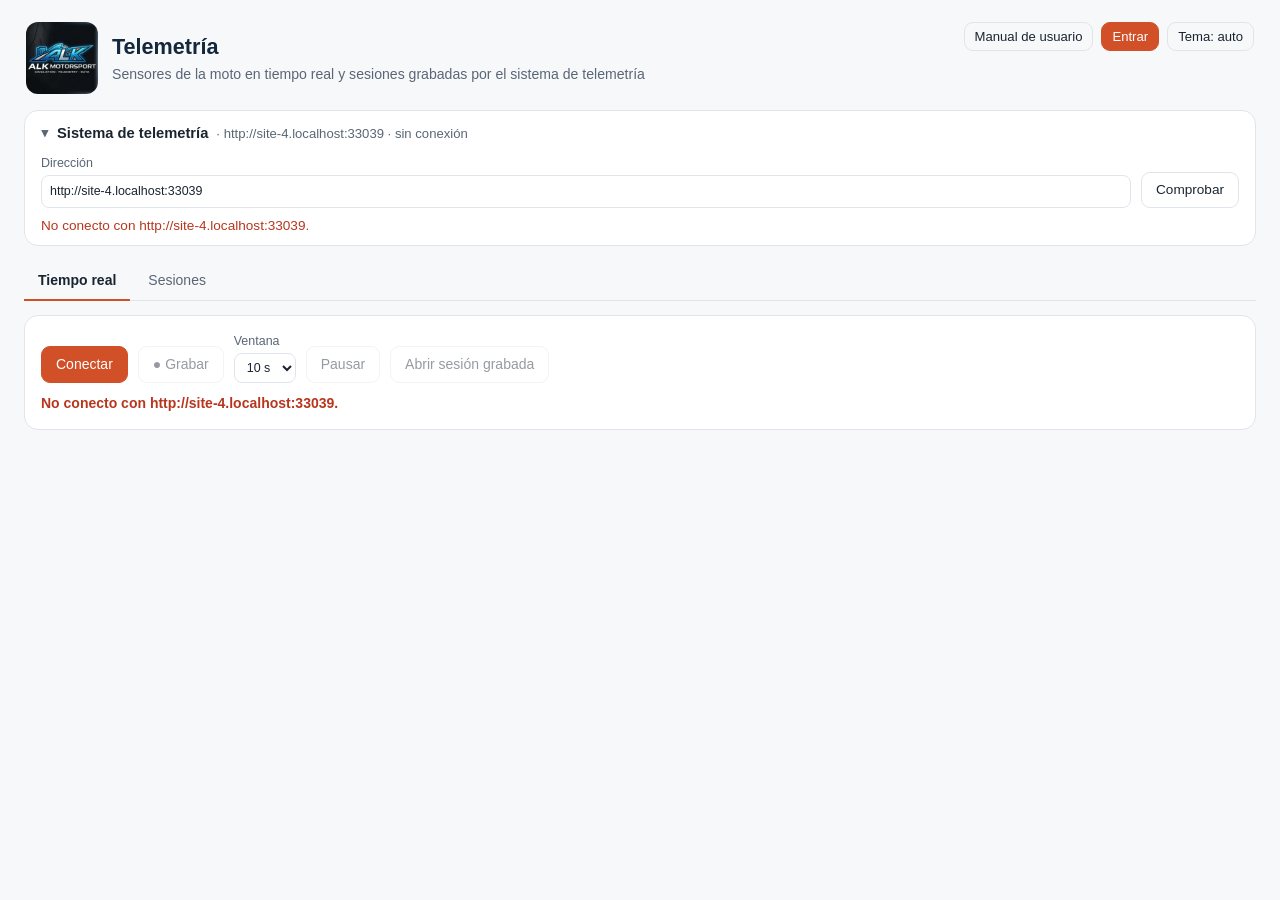
==== telemetry-poc/web/index.html @ 3eb08164 "feat(web): Configuración card holding the config tabs Sensores, Pantalla y luces, Moto and Parametro" ====
<!DOCTYPE html>
<html lang="es">
<head>
<meta charset="UTF-8">
<meta name="viewport" content="width=device-width, initial-scale=1, viewport-fit=cover">
<title>Telemetría</title>
<link rel="icon" href="logo.jpg" type="image/jpeg">
<link rel="apple-touch-icon" href="icon-192.png">
<link rel="manifest" href="manifest.webmanifest">
<meta name="theme-color" content="#14283c">
<meta name="apple-mobile-web-app-capable" content="yes">
<meta name="mobile-web-app-capable" content="yes">
<meta name="apple-mobile-web-app-title" content="Telemetría">
<link rel="stylesheet" href="style.css?v=20261026i">
</head>
<body>

<header class="top">
  <div class="brand">
    <img src="logo.jpg" alt="ALK Motorsport" width="72" height="72">
    <div>
    <h1>Telemetría</h1>
    <p>Sensores de la moto en tiempo real y sesiones grabadas por el sistema de telemetría</p>
    </div>
  </div>
  <div class="top-actions">
    <span id="cuenta-sum" class="muted"></span>
    <a class="btn small" href="https://motorsport.amorgante.es/telemetry-poc/docs/manual-usuario.pdf" target="_blank" rel="noopener">Manual de usuario</a>
    <button id="cuenta-btn" class="small">Entrar</button>
    <button id="theme" class="ghost small">Tema: auto</button>
  </div>
</header>

<section id="login" class="card" hidden>
  <h2>Entrar</h2>
  <form id="login-form" class="bar form">
    <label class="field">Usuario
      <input id="login-user" type="text" autocomplete="username" autocapitalize="none" spellcheck="false" required>
    </label>
    <label class="field">Contraseña
      <input id="login-pass" type="password" autocomplete="current-password" required>
    </label>
    <label class="check"><input id="login-keep" type="checkbox" checked> Recordar en este dispositivo</label>
    <button id="login-go" type="submit">Entrar</button>
  </form>
  <p id="login-msg" class="msg" hidden></p>
  <p class="hint">¿Primera vez? Antes necesitas un link de invitación del administrador:
    lo explica el <a href="https://motorsport.amorgante.es/telemetry-poc/docs/manual-usuario.pdf" target="_blank" rel="noopener">manual de usuario</a>.</p>
</section>

<section id="alta" class="card" hidden>
  <h2>Activar tu cuenta</h2>
  <p id="alta-txt"></p>
  <div id="alta-ir" class="bar" hidden>
    <label class="field grow">Dirección del sistema de telemetría en su wifi
      <input id="alta-dir" type="text" inputmode="url" placeholder="https://192.168.1.50:8081" autocomplete="off">
    </label>
    <button id="alta-abrir" type="button">Conectar</button>
  </div>
  <form id="alta-form" class="bar form" hidden>
    <input id="alta-user" type="text" autocomplete="username" hidden>
    <label class="field">Contraseña
      <input id="alta-pass" type="password" autocomplete="new-password" required>
    </label>
    <label class="field">Repítela
      <input id="alta-pass2" type="password" autocomplete="new-password" required>
    </label>
    <button id="alta-go" type="submit">Guardar contraseña</button>
  </form>
  <p id="alta-msg" class="msg" hidden></p>
</section>

<section id="raspis" class="card" hidden>
  <div class="sub-head">
    <h2>Tus sistemas de telemetría</h2>
    <button id="raspis-refresh" class="ghost small">Actualizar</button>
  </div>
  <ul id="raspis-list" class="raspis"></ul>
  <p class="hint">«En vivo» funciona desde cualquier sitio si el sistema está encendido y con internet
    (en el circuito, compartiendo datos desde el móvil).</p>
</section>

<details id="conn-box" class="card conn fold">
  <summary><b>Sistema de telemetría</b> <span id="conn-sum" class="muted"></span></summary>
  <div class="bar">
    <label class="field grow">Dirección
      <input id="server" type="text" inputmode="url" placeholder="https://192.168.1.50:8081" autocomplete="off">
    </label>
    <button id="check" class="ghost">Comprobar</button>
  </div>
  <p id="conn-status" class="status" hidden></p>
</details>

<nav class="tabs" role="tablist">
  <button role="tab" data-tab="live" aria-selected="true">Tiempo real</button>
  <button role="tab" data-tab="file" aria-selected="false">Sesiones</button>
</nav>

<section id="pane-live" class="card">
  <div class="bar">
    <button id="connect">Conectar</button>
    <button id="rec" class="ghost" disabled>● Grabar</button>
    <label class="field">Ventana
      <select id="win">
        <option value="5">5 s</option>
        <option value="10" selected>10 s</option>
        <option value="30">30 s</option>
        <option value="60">60 s</option>
      </select>
    </label>
    <button id="pause" class="ghost" disabled>Pausar</button>
    <button id="open-full" class="ghost" disabled>Abrir sesión grabada</button>
  </div>
  <p id="live-status" class="status">Desconectado</p>

</section>

<section id="pane-file" class="card" hidden>
  <p id="file-msg" class="msg" hidden></p>
  <div id="nube" hidden>
    <div class="sub-head">
      <h3 id="nube-tit">Sesiones en la nube</h3>
      <button id="nube-refresh" class="ghost small">Actualizar</button>
    </div>
    <ul id="nube-list" class="files"></ul>
    <p id="nube-msg" class="msg muted" hidden></p>
  </div>
  <div id="pi-files" hidden>
    <div class="sub-head">
      <h3>Sesiones guardadas en el sistema</h3>
      <button id="pi-refresh" class="ghost small">Actualizar</button>
    </div>
    <ul id="pi-list" class="files"></ul>
  </div>
  <p id="file-vacio" class="hint" hidden>Elige una sesión de la lista para verla aquí debajo.</p>
  <details id="otras" class="fold" open>
    <summary>Abrir CSV del ordenador o la sesión de ejemplo</summary>
    <label id="drop" class="drop">
      <input type="file" id="file" accept=".csv,.txt,.json" multiple hidden>
      <b>Arrastra aquí los CSV de una sesión</b>
      <span>o pulsa para elegirlos. Añade también su <code>sesion.json</code> (o el <code>.meta.txt</code> de los CSV antiguos).</span>
    </label>
    <div class="actions">
      <button id="demo" class="ghost small">Cargar sesión de ejemplo</button>
    </div>
  </details>
</section>

<section id="view" hidden>
  <section id="config" class="card cfg-card" aria-labelledby="config-tit">
    <h2 id="config-tit">Configuración</h2>
    <!-- pestanas plegables: todas cerradas al empezar; pulsar otra vez la cierra -->
    <div class="cfg-tabs" role="tablist" aria-label="Configuración">
      <button type="button" data-cfg="sensores" class="solo-vivo" aria-expanded="false">Sensores <span id="panel-sum" class="muted"></span></button>
      <button type="button" data-cfg="luces" class="solo-vivo" aria-expanded="false">Pantalla y luces</button>
      <button type="button" data-cfg="moto" aria-expanded="false">Moto</button>
      <button type="button" data-cfg="params" aria-expanded="false">Parámetros de la sesión</button>
    </div>
    <div id="cfg-sensores" class="cfg-panel" hidden>
      <div class="sub-head">
        <span class="muted">El tick arranca o para el módulo en el sistema (y lo recuerda en <code>telemetria.json</code>).
          <b>auto</b> = arranca solo si se detecta conectado. Lo que no está activo ni se ejecuta ni se graba.</span>
        <div class="bar">
          <button id="detect" class="ghost small">Autodetectar</button>
          <button id="all-auto" class="ghost small" title="Quita lo forzado a mano y deja que decida la autodetección">Todo automático</button>
        </div>
      </div>
      <ul id="mods" class="mods"></ul>
    </div>
    <div id="cfg-luces" class="cfg-panel" hidden><div id="luces-cfg" class="luces-cfg"></div></div>
    <div id="cfg-moto" class="cfg-panel" hidden><div id="moto-cfg"></div></div>
    <div id="cfg-params" class="cfg-panel" hidden><div id="meta-list"></div></div>
  </section>
  <div class="view-head">
    <div>
      <h2 id="view-title"></h2>
      <p id="view-sub"></p>
    </div>
    <details id="settings" class="menu">
      <summary>⚙ Ajustes</summary>
      <div class="menu-body">
        <p class="muted">Orden y bloques visibles, opciones de cada sensor, ventana y tema.
          Arrastra un bloque por <b>⠿</b> para moverlo; se recuerda en este navegador.</p>
        <div class="bar">
          <button id="set-save-pi" class="small">Guardar en el sistema</button>
          <button id="set-load-pi" class="ghost small">Cargar del sistema</button>
        </div>
        <div class="bar">
          <button id="set-export" class="ghost small">Exportar archivo</button>
          <label class="ghost small btn">Importar archivo<input id="set-import" type="file" accept=".json" hidden></label>
          <button id="set-reset" class="ghost small">Orden por defecto</button>
        </div>
        <p id="set-msg" class="msg" hidden></p>
      </div>
    </details>
  </div>
  <div id="chips" class="chips" aria-label="Sensores visibles"></div>
  <div class="range-bar">
    <div class="range-top">
      <span id="range-label"></span>
      <button id="reset-zoom" class="ghost small" hidden>Ver todo</button>
      <button id="analizar" class="small">Analizar trazas</button>
    </div>
    <div id="nav" class="nav" hidden>
      <button id="nav-izq" class="ghost small" aria-label="Retroceder">◀</button>
      <div id="nav-pista" class="nav-pista" title="Arrastra para moverte por la sesión">
        <div id="nav-ventana" class="nav-ventana"></div>
      </div>
      <button id="nav-der" class="ghost small" aria-label="Avanzar">▶</button>
    </div>
  </div>
  <section id="analisis" class="analisis" hidden aria-live="polite">
    <div class="analisis-head">
      <h3>Análisis <small id="analisis-tramo"></small></h3>
      <button id="analisis-otra" class="small" hidden>Analizar el tramo visible</button>
      <button id="analisis-cerrar" class="ghost small">Cerrar</button>
    </div>
    <p class="muted">Lo que se ve en la sesión explicado con la teoría de la
      <a href="https://motorsport.amorgante.es/" target="_blank" rel="noopener">formación</a>
      (mismas fórmulas y valores de referencia). <b>Ver</b> lleva al momento en las gráficas.</p>
    <div id="analisis-lista"></div>
  </section>
  <div id="blocks"></div>
  <p class="hint">
    Todas las gráficas comparten el eje de tiempo: el cursor marca el mismo instante en
    todos los sensores. Arrastra en horizontal para ampliar un tramo (las cifras y los
    histogramas se recalculan con lo visible); doble clic o «Ver todo» para volver.
  </p>
</section>

<script src="plot.js?v=20261026i"></script>
<script src="sensors.js?v=20261026i"></script>
<script src="analisis.js?v=20261026i"></script>
<script src="luces.js?v=20261026i"></script>
<script src="moto.js?v=20261026i"></script>
<script src="app.js?v=20261026i"></script>
<script src="config.js?v=20261026i"></script>
<script src="cripto.js?v=20261026i"></script>
<script src="repo.js?v=20261026i"></script>
<script src="cuenta.js?v=20261026i"></script>
<script>
  // app instalable (PWA); solo en https: la web de la Pi (http) no lo necesita
  if ('serviceWorker' in navigator && window.isSecureContext) navigator.serviceWorker.register('sw.js').catch(() => {});
</script>
</body>
</html>
---- telemetry-poc/web/style.css ----
:root {
  --navy: #14283c; --steel: #466e96; --accent: #d25028;
  --bg: #f7f8fa; --card: #ffffff; --text: #1a2430; --sub: #5a6676; --border: #e1e5ea;
  --heading: var(--navy);
  --chart-grid: #eceef2; --chart-axis: #a3adb9; --chart-select: rgba(70, 110, 150, .14);
  --series-1: #2a78d6; --series-2: #eb6834; --series-3: #1baf7a; --series-7: #4a3aa7;
  --status-warning: #c98500; --status-ok: #1f7a43; --status-err: #b8361e;
  color-scheme: light;
  padding-top: env(safe-area-inset-top, 0px);
  padding-bottom: env(safe-area-inset-bottom, 0px);
}
@media (prefers-color-scheme: dark) {
  :root:not([data-theme="light"]) {
    --bg: #11161d; --card: #1a212b; --text: #e9edf2; --sub: #9aa7b5; --border: #2b3542;
    --heading: #cfe0f5;
    --chart-grid: #252e3a; --chart-axis: #5d6a79; --chart-select: rgba(150, 180, 220, .16);
    --series-1: #3987e5; --series-2: #d95926; --series-3: #199e70; --series-7: #9085e9;
    --status-warning: #e0a020; --status-ok: #6fcf97; --status-err: #f08a72;
    color-scheme: dark;
  }
}
:root[data-theme="dark"] {
  --bg: #11161d; --card: #1a212b; --text: #e9edf2; --sub: #9aa7b5; --border: #2b3542;
  --heading: #cfe0f5;
  --chart-grid: #252e3a; --chart-axis: #5d6a79; --chart-select: rgba(150, 180, 220, .16);
  --series-1: #3987e5; --series-2: #d95926; --series-3: #199e70; --series-7: #9085e9;
  --status-warning: #e0a020; --status-ok: #6fcf97; --status-err: #f08a72;
  color-scheme: dark;
}

* { box-sizing: border-box; }
[hidden] { display: none !important; }   /* que no lo anule un display de clase (.bar...) */
body {
  margin: 0; padding: 16px 24px;
  background: var(--bg); color: var(--text);
  font: 14px/1.45 -apple-system, BlinkMacSystemFont, "Segoe UI", Roboto, Helvetica, Arial, sans-serif;
}
code { font: 0.85em ui-monospace, Menlo, Consolas, monospace; background: var(--bg); border: 1px solid var(--border); border-radius: 5px; padding: 1px 5px; }
h1, h2, h3 { color: var(--heading); margin: 0; }
h1 { font-size: 1.35rem; }
h2 { font-size: 1.1rem; }
h3 { font-size: 0.95rem; }

.top { display: flex; justify-content: space-between; align-items: flex-start; gap: 12px; padding: 6px 2px 16px; }
.brand { display: flex; align-items: center; gap: 14px; }
.brand img { flex: none; width: 72px; height: 72px; border-radius: 12px; display: block; }
.top p, #view-sub { margin: 2px 0 0; color: var(--sub); font-size: 0.88rem; }

button {
  font: inherit; cursor: pointer; border-radius: 9px; padding: 7px 14px;
  border: 1px solid var(--accent); background: var(--accent); color: #fff;
}
button:disabled { opacity: .45; cursor: default; }
button.ghost { background: transparent; color: var(--text); border-color: var(--border); }
button.ghost:hover:not(:disabled) { border-color: var(--steel); }
button.small { padding: 4px 10px; font-size: 0.82rem; }
button.link { background: none; border: 0; padding: 0; color: var(--steel); text-decoration: underline; text-align: left; }
input, select {
  font: inherit; color: var(--text); background: var(--card);
  border: 1px solid var(--border); border-radius: 8px; padding: 6px 8px; max-width: 100%;
}

.tabs { display: flex; gap: 4px; border-bottom: 1px solid var(--border); margin-bottom: 14px; }
.tabs button {
  background: none; color: var(--sub); border: 0; border-bottom: 2px solid transparent;
  border-radius: 0; padding: 8px 14px; margin-bottom: -1px;
}
.tabs button[aria-selected="true"] { color: var(--text); border-bottom-color: var(--accent); font-weight: 600; }

.card { background: var(--card); border: 1px solid var(--border); border-radius: 14px; padding: 16px; margin-bottom: 16px; }

.drop {
  display: flex; flex-direction: column; align-items: center; gap: 4px; text-align: center;
  border: 2px dashed var(--border); border-radius: 12px; padding: 26px 16px; cursor: pointer; color: var(--sub);
}
.drop b { color: var(--text); font-size: 1rem; }
.drop:hover, .drop.over { border-color: var(--steel); background: var(--bg); }
.actions { margin-top: 10px; }
.msg { margin: 10px 0 0; }
.msg.err, .status.err { color: var(--status-err); }
.status { margin: 10px 0 0; font-weight: 600; color: var(--sub); }
.status.ok { color: var(--status-ok); }
.status a { color: inherit; }
.conn { padding: 12px 16px; }

.conn .status { margin-top: 8px; font-weight: 500; }
.hint { color: var(--sub); font-size: 0.82rem; margin: 10px 0 0; }

.sub-head { display: flex; justify-content: space-between; align-items: center; margin: 18px 0 8px; }
.files { list-style: none; margin: 0; padding: 0; max-height: 240px; overflow-y: auto; }
.files li { display: flex; flex-wrap: wrap; justify-content: space-between; gap: 4px 12px; padding: 6px 0; border-top: 1px solid var(--border); }
.files span, .muted { color: var(--sub); font-size: 0.82rem; }
.files li > span { margin-left: auto; }
.files li { align-items: center; }
button.borrar { color: var(--status-err); padding: 2px 8px; }
/* sesiones de la nube: nombre, datos, descripcion y botones */
.files li.ses { flex-wrap: nowrap; align-items: flex-start; }
.ses-txt { display: flex; flex-direction: column; gap: 1px; min-width: 0; flex: 1; }
.files .ses-txt > span { margin-left: 0; }
.ses-nota { margin: 2px 0 0; font-size: 0.82rem; white-space: pre-wrap; overflow-wrap: anywhere; }
.ses-acc { display: flex; gap: 6px; flex: none; }
.ses-editar { display: grid; gap: 8px; width: 100%; padding: 4px 0; }
.ses-editar input, .ses-editar textarea { width: 100%; font: inherit; color: var(--text); background: var(--card); border: 1px solid var(--border); border-radius: 8px; padding: 6px 8px; }
#nube .files { max-height: 420px; }
button.borrar:hover:not(:disabled) { border-color: var(--status-err); }

.bar { display: flex; flex-wrap: wrap; gap: 10px; align-items: flex-end; }
.field { display: flex; flex-direction: column; gap: 3px; font-size: 0.78rem; color: var(--sub); }
.field.grow { flex: 1 1 220px; }

.view-head { display: flex; flex-wrap: wrap; justify-content: space-between; align-items: flex-end; gap: 12px; margin-bottom: 10px; }
#view-title { word-break: break-all; }
details { margin-bottom: 10px; font-size: 0.85rem; }
summary { cursor: pointer; color: var(--sub); }
dl { display: grid; grid-template-columns: max-content 1fr; gap: 2px 14px; margin: 8px 0 0; }
dt { color: var(--sub); }
dd { margin: 0; font-variant-numeric: tabular-nums; }

.range-bar { position: sticky; top: 0; z-index: 5; background: var(--bg); padding: 6px 0 8px; margin: 0 0 6px; font-weight: 600; font-size: 0.88rem; }
.range-top { display: flex; align-items: center; gap: 10px; }
#analizar { margin-left: auto; }

/* Analizar trazas */
.analisis { background: var(--card); border: 1px solid var(--border); border-radius: 14px; padding: 12px; margin: 0 0 16px; }
.analisis-head { display: flex; align-items: center; gap: 8px; flex-wrap: wrap; }
.analisis-head h3 { margin: 0; margin-right: auto; font-size: 1rem; }
.analisis-head h3 small { font-weight: 400; color: var(--sub); font-size: 0.82rem; }
.analisis > p.muted { margin: 6px 0 4px; }
.analisis a { color: var(--steel); }
.analisis h4 { margin: 14px 0 6px; font-size: 0.78rem; text-transform: uppercase; letter-spacing: .04em; color: var(--sub); }
.hallazgo { border: 1px solid var(--border); border-left: 4px solid var(--series-1); border-radius: 10px; padding: 8px 10px; margin: 0 0 8px; background: var(--bg); }
.hallazgo.aviso { border-left-color: var(--status-warning); }
.hallazgo.ok { border-left-color: var(--status-ok); }
.hallazgo b { display: block; font-size: 0.9rem; }
.hallazgo.aviso b::before { content: "⚠ "; color: var(--status-warning); }
.hallazgo p { margin: 4px 0 0; font-size: 0.84rem; line-height: 1.45; }
.hallazgo .acciones { display: flex; gap: 8px; margin-top: 6px; align-items: center; }
.hallazgo .acciones a { font-size: 0.8rem; }

/* navegar por el tiempo con un tramo ampliado: la pista es toda la sesion */
.nav { display: flex; align-items: center; gap: 8px; margin-top: 6px; }
.nav-pista { position: relative; flex: 1; height: 32px; border: 2px solid var(--accent); border-radius: 9px;
  background: color-mix(in srgb, var(--accent) 12%, var(--card)); touch-action: none; cursor: pointer; }
/* la ventana visible: naranja solido con rayas de agarre, que se vea */
.nav-ventana { position: absolute; top: 2px; bottom: 2px; min-width: 22px; border-radius: 6px; cursor: grab;
  background: var(--accent); box-shadow: 0 1px 4px rgba(0, 0, 0, .3);
  background-image: repeating-linear-gradient(90deg, transparent 0 3px, rgba(255, 255, 255, .85) 3px 5px);
  background-size: 14px 12px; background-position: center; background-repeat: no-repeat; }
.nav-pista:active .nav-ventana { cursor: grabbing; }
.nav button { border-color: var(--accent); color: var(--accent); font-weight: 700; }

.tiles { display: grid; grid-template-columns: repeat(auto-fill, minmax(125px, 1fr)); gap: 8px; margin-bottom: 12px; }
.tile { background: var(--card); border: 1px solid var(--border); border-radius: 10px; padding: 7px 10px; }
.tile span { display: block; font-size: 0.76rem; color: var(--sub); }
.tile b { display: block; font-size: 1.2rem; font-variant-numeric: tabular-nums; margin: 2px 0; }
.tile b small { font-size: 0.75rem; font-weight: 400; color: var(--sub); }
.tile em { font-style: normal; font-size: 0.74rem; color: var(--sub); }
.tile.now { border-color: var(--series-1); }
.tile.warn { border-color: var(--status-warning); }
.tile.warn span::before { content: "⚠ "; color: var(--status-warning); }

.charts { display: grid; gap: 12px; margin-bottom: 12px; }
.charts.hist { grid-template-columns: repeat(auto-fit, minmax(260px, 1fr)); }
.chart { margin: 0; background: var(--card); border: 1px solid var(--border); border-radius: 12px; padding: 10px 10px 6px; min-width: 0; }
.chart figcaption { display: flex; flex-wrap: wrap; align-items: baseline; gap: 2px 10px; padding: 0 4px 6px; min-height: 1.5em; }
.chart-title { font-weight: 600; font-size: 0.9rem; }
.chart-unit, .chart-note { font-weight: 400; color: var(--sub); font-size: 0.78rem; }
.chart-readout { margin-left: auto; font-variant-numeric: tabular-nums; font-size: 0.8rem; color: var(--text); }
.chart-wrap { position: relative; width: 100%; }
.chart-wrap canvas { position: absolute; inset: 0; display: block; }
.chart-over { cursor: crosshair; touch-action: pan-y; }

/* panel de modulos */
.mods { list-style: none; margin: 0; padding: 0; display: grid; grid-template-columns: repeat(auto-fill, minmax(min(100%, 460px), 1fr)); column-gap: 28px; }
.mods-group { grid-column: 1 / -1; font-size: 0.75rem; text-transform: uppercase; letter-spacing: .04em; color: var(--sub); padding: 10px 0 4px; }
.mod { display: flex; flex-wrap: wrap; align-items: center; justify-content: space-between; gap: 6px 12px; padding: 8px 0; border-top: 1px solid var(--border); }
.mod-main { display: flex; align-items: flex-start; gap: 10px; flex: 1 1 320px; min-width: 0; cursor: pointer; }
.mod-main input { margin: 3px 0 0; width: 18px; height: 18px; flex: none; accent-color: var(--accent); }
.mod-txt { display: flex; flex-wrap: wrap; align-items: baseline; gap: 0 8px; min-width: 0; }
.mod-txt small { color: var(--sub); font-size: 0.76rem; }
.mod-txt em { flex-basis: 100%; font-style: normal; font-size: 0.82rem; color: var(--sub); font-variant-numeric: tabular-nums; }
.mod.ok .mod-txt em { color: var(--status-ok); }
.mod.warn .mod-txt em, .mod.cal .mod-txt em { color: var(--status-warning); }
.mod.err .mod-txt em { color: var(--status-err); }
.mod-side { display: flex; flex-wrap: wrap; align-items: center; gap: 6px; }
.mod-acts { display: flex; flex-wrap: wrap; gap: 6px; }
button.mode:disabled { opacity: .7; }
.dot { --c: var(--chart-axis); flex: none; width: 10px; height: 10px; margin-top: 7px; border-radius: 50%; background: var(--c); }
.dot.ok { --c: var(--status-ok); }
.dot.warn, .dot.cal { --c: var(--status-warning); }
.dot.err { --c: var(--status-err); }
.dot.idle { --c: var(--series-1); }
.dot.manual { background: transparent; border: 2px solid var(--chart-axis); }
button.danger { background: var(--status-err); border-color: var(--status-err); color: #fff; }

/* salidas del cuadro replicadas en la web */
.outputs { display: grid; grid-template-columns: repeat(auto-fit, minmax(280px, 1fr)); gap: 10px; margin-top: 14px; }
.out { border: 1px solid var(--border); border-radius: 12px; padding: 10px 12px; }
.out h4 { margin: 0 0 8px; font-size: 0.85rem; color: var(--heading); }
.out .big { margin: 0; font-size: 1.05rem; font-variant-numeric: tabular-nums; }
.out p { margin: 6px 0 0; }
.out img.oled { display: block; width: 384px; max-width: 100%; aspect-ratio: 2; image-rendering: pixelated; background: #000; border-radius: 6px; border: 6px solid #000; box-shadow: 0 0 0 1px var(--border); }
.strip { display: flex; gap: 5px; flex-wrap: wrap; }
.strip i { --c: var(--border); width: 18px; height: 18px; border-radius: 50%; background: var(--c); }
.strip i.verde { --c: var(--status-ok); box-shadow: 0 0 8px var(--c); }
.strip i.ambar { --c: var(--status-warning); box-shadow: 0 0 8px var(--c); }
.strip i.rojo { --c: var(--status-err); box-shadow: 0 0 8px var(--c); }
.strip i.azul { --c: var(--series-1); box-shadow: 0 0 8px var(--c); }
.strip i.morado, .led-sw.morado { --c: #a64dff; box-shadow: 0 0 8px var(--c); }
.strip i.blanco, .led-sw.blanco { --c: #f2f2f2; box-shadow: 0 0 8px #bbb; }

/* Luces y alertas */
.led-sw { --c: var(--border); display: inline-block; flex: none; width: 14px; height: 14px; border-radius: 50%; background: var(--c); border: 1px solid var(--border); }
.led-sw.verde { --c: var(--status-ok); }
.led-sw.ambar { --c: var(--status-warning); }
.led-sw.rojo { --c: var(--status-err); }
.led-sw.azul { --c: var(--series-1); }
.sel-color { display: inline-flex; align-items: center; gap: 6px; }
.luces-cfg { padding: 0; }
.luces-head { display: flex; flex-wrap: wrap; align-items: center; gap: 8px; justify-content: space-between; }
.luces-head h3 { margin: 0; font-size: 1rem; }
.luces-cfg > p.muted { margin: 8px 0; font-size: 0.82rem; }
.luces-lista { display: grid; gap: 10px; }
.luces-item { border: 1px solid var(--border); border-radius: 10px; padding: 10px; background: var(--bg); display: grid; gap: 8px; }
.luces-item-head { display: flex; flex-wrap: wrap; align-items: center; gap: 8px; justify-content: space-between; font-weight: 600; font-size: 0.9rem; }
.luces-item-head input.nombre { flex: 1 1 180px; font-weight: 600; }
.luces-item .bar { display: flex; flex-wrap: wrap; gap: 8px; align-items: flex-end; }
.nivel { display: flex; flex-wrap: wrap; gap: 8px; align-items: flex-end; padding-top: 6px; border-top: 1px dashed var(--border); }
.nivel-tit { flex-basis: 100%; font-size: 0.78rem; color: var(--sub); }
.nivel-acc { display: flex; gap: 6px; }
.field input.num, input.num { width: 6.5em; }
.luces-lista .hint { margin: 0; }
.nivel .cuando { color: var(--text); font-size: 0.88rem; padding: 6px 0; }

/* vista: un bloque por sensor */
.chips { display: flex; flex-wrap: wrap; gap: 6px; margin-bottom: 10px; }
.chip { display: inline-flex; align-items: center; gap: 4px; font-size: 0.8rem; border: 1px solid var(--border); border-radius: 999px; padding: 3px 10px 3px 6px; cursor: pointer; background: var(--card); }
.chip input { accent-color: var(--accent); margin: 0; }
/* columnas de 500 px como minimo; app.js pone column-count = bloques visibles,
   asi pocos sensores ocupan todo el ancho */
#blocks { column-width: 500px; column-gap: 16px; }
.block { break-inside: avoid; display: block; width: 100%; margin: 0 0 16px; background: var(--card); border: 1px solid var(--border); border-radius: 14px; padding: 12px; min-width: 0; }
.block .chart { border: 0; padding: 4px 0 0; }
.block .tile { background: var(--bg); }
.block-head { display: flex; flex-wrap: wrap; justify-content: space-between; align-items: flex-end; gap: 8px 12px; margin-bottom: 10px; }
.block-head p { margin: 2px 0 0; font-size: 0.8rem; }
#meta-list h4 { margin: 10px 0 0; font-size: 0.82rem; color: var(--heading); }

/* cajas plegables (Raspberry, sensores) */
details.fold > summary { cursor: pointer; list-style: none; display: flex; align-items: baseline; gap: 8px; color: var(--text); font-size: 0.92rem; padding: 2px 0; }
details.fold > summary::-webkit-details-marker { display: none; }
details.fold > summary::before { content: "▸"; color: var(--sub); transition: transform .15s; display: inline-block; }
details.fold[open] > summary::before { transform: rotate(90deg); }
details.fold > summary .muted { font-size: 0.82rem; }
details.fold[open] > summary { margin-bottom: 8px; }
#panel { margin: 14px 0 0; border-top: 1px solid var(--border); padding-top: 10px; }
#panel .sub-head { margin: 0 0 4px; }
.card.conn { padding: 10px 16px; }

/* mover bloques */
.block-title { display: flex; align-items: center; gap: 8px; flex-wrap: wrap; }
.block-title p { flex-basis: 100%; }
.grip { background: none; border: 1px solid transparent; color: var(--sub); padding: 0 6px; font-size: 1.1rem; line-height: 1.4; cursor: grab; touch-action: none; border-radius: 6px; }
.grip:hover { border-color: var(--border); color: var(--text); }
.block.dragging { outline: 2px dashed var(--accent); outline-offset: 2px; opacity: .85; }
body.dragging-block, body.dragging-block * { cursor: grabbing !important; user-select: none; }

/* menu de ajustes */
.menu { position: relative; margin: 0; }
.menu > summary { list-style: none; cursor: pointer; border: 1px solid var(--border); border-radius: 9px; padding: 4px 10px; font-size: 0.82rem; }
.menu > summary::-webkit-details-marker { display: none; }
.menu-body { position: absolute; right: 0; top: calc(100% + 6px); z-index: 10; width: min(360px, calc(100vw - 32px)); background: var(--card); border: 1px solid var(--border); border-radius: 12px; padding: 12px; box-shadow: 0 8px 24px rgba(0,0,0,.15); display: grid; gap: 10px; }
.menu-body p { margin: 0; font-size: 0.8rem; }
a.btn { display: inline-flex; align-items: center; border-radius: 9px; border: 1px solid var(--border); padding: 4px 10px; font-size: 0.82rem; color: var(--text); text-decoration: none; }
a.btn:hover { border-color: var(--steel); }
.hint a { color: var(--steel); }
label.btn { display: inline-flex; align-items: center; cursor: pointer; border-radius: 9px; border: 1px solid var(--border); padding: 4px 10px; font-size: 0.82rem; color: var(--text); }
label.btn:hover { border-color: var(--steel); }

/* cuenta: entrar, activar */
.top-actions { display: flex; flex-wrap: wrap; justify-content: flex-end; align-items: center; gap: 8px; }
#login h2, #alta h2 { margin-bottom: 10px; }
#alta p { margin: 0 0 10px; }
.form .field input { min-width: 200px; }
.check { display: inline-flex; align-items: center; gap: 6px; font-size: 0.82rem; color: var(--sub); padding-bottom: 7px; }
.check input { accent-color: var(--accent); }
.msg a { color: var(--steel); }

/* sesiones: listas arriba, CSV del ordenador al final */
#pane-file .sub-head { margin-top: 0; }
#pane-file > div + div, #pane-file > details { margin-top: 16px; }
#pane-file #file-msg { margin: 0 0 12px; }
#otras { margin-bottom: 0; }

/* tus raspis */
.raspis { list-style: none; margin: 0; padding: 0; }
.raspi { display: flex; flex-wrap: wrap; justify-content: space-between; align-items: center; gap: 6px 12px; padding: 8px 0; border-top: 1px solid var(--border); }
.raspi .ok { color: var(--status-ok); font-size: 0.82rem; }

/* portal de admin */
.top > a { font-size: 0.85rem; }
.card h2 + p.muted { margin: 4px 0 12px; }
.card > .sub-head:first-child { margin-top: 0; }
.admin-list { max-height: none; }
.admin-list li { align-items: center; }
.link-out { display: flex; gap: 8px; margin-top: 12px; }
.link-out input { flex: 1; min-width: 0; font: 0.8rem ui-monospace, Menlo, Consolas, monospace; }

@media (max-width: 520px) {
  .top { flex-wrap: wrap; }
  .form .field { flex: 1 1 100%; }
  .form .field input { min-width: 0; width: 100%; }
  body { padding: 12px; }
  .tile b { font-size: 1.15rem; }
}

/* Pestanas plegables de ajustes (Sensores, Pantalla y luces, Moto, Parametros) */
.cfg-tabs { display: flex; flex-wrap: wrap; gap: 6px; margin: 10px 0 0; }
.cfg-tabs button { background: none; color: var(--sub); border: 1px solid var(--border); border-radius: 999px; padding: 4px 12px; font-size: 0.84rem; font-weight: 500; }
.cfg-tabs button::after { content: " ▾"; font-size: 0.75em; }
.cfg-tabs button[aria-expanded="true"] { color: var(--text); border-color: var(--accent); background: var(--card); }
.cfg-tabs button[aria-expanded="true"]::after { content: " ▴"; }
.cfg-panel { margin: 8px 0 4px; padding: 12px; border: 1px solid var(--border); border-radius: 12px; background: var(--card); }
.cfg-panel .sub-head { display: flex; flex-wrap: wrap; gap: 8px; justify-content: space-between; align-items: center; margin-bottom: 8px; }
.cfg-panel .sub-head .muted { flex: 1 1 320px; font-size: 0.8rem; }
#cfg-params h4 { margin: 10px 0 4px; font-size: 0.85rem; }
#cfg-params h4:first-child { margin-top: 0; }
/* pantalla y luces como bloques de la vista en vivo */
.tiles:empty { display: none; }
.out-body img.oled { display: block; width: 384px; max-width: 100%; aspect-ratio: 2; image-rendering: pixelated; background: #000; border-radius: 6px; border: 6px solid #000; box-shadow: 0 0 0 1px var(--border); }
.out-body .strip i { width: 26px; height: 26px; }
.out-body p { margin: 8px 0 0; font-size: 0.82rem; }

/* Ficha de la moto: rejilla compacta, varios campos por fila */
.moto-form { display: grid; gap: 10px; margin-top: 8px; }
.moto-grupo { margin: 0; padding: 6px 10px 10px; border: 1px solid var(--border); border-radius: 10px; display: grid; grid-template-columns: repeat(auto-fill, minmax(min(100%, 170px), 1fr)); gap: 8px 12px; align-items: start; }
.moto-grupo legend { padding: 0 4px; font-weight: 600; font-size: 0.85rem; color: var(--heading); }
.moto-grupo .field.grow { grid-column: 1 / -1; }
.moto-grupo .field input, .moto-grupo .field select { width: 100%; box-sizing: border-box; }
.moto-grupo small.ayuda { font-size: 0.7rem; line-height: 1.3; }
.moto-form textarea { width: 100%; box-sizing: border-box; background: var(--bg); color: var(--text); border: 1px solid var(--border); border-radius: 8px; padding: 6px 8px; font: inherit; resize: vertical; }
.moto-valor { color: var(--text); font-size: 0.92rem; }
.moto-der { margin: 10px 0; padding-left: 18px; font-size: 0.85rem; }
#cfg-moto > div > .bar { display: flex; flex-wrap: wrap; align-items: center; gap: 10px; }
.resumen-rejilla { display: grid; grid-template-columns: repeat(3, minmax(0, 1fr)); gap: 8px; padding: 10px; border-radius: 10px; background: #000; }
.resumen-celda { color: #bbb; }
.resumen-celda select { width: 100%; }
@media (max-width: 520px) { .resumen-rejilla { grid-template-columns: repeat(2, minmax(0, 1fr)); } }
/* Caja «Configuracion»: titulo y pestanas en una fila; lo abierto, debajo */
.cfg-card { display: flex; flex-wrap: wrap; align-items: center; gap: 8px 14px; padding: 12px 16px; }
.cfg-card h2 { margin: 0; font-size: 1rem; }
.cfg-card .cfg-tabs { margin: 0; }
.cfg-card .cfg-panel { flex-basis: 100%; margin: 4px 0 0; background: var(--bg); }
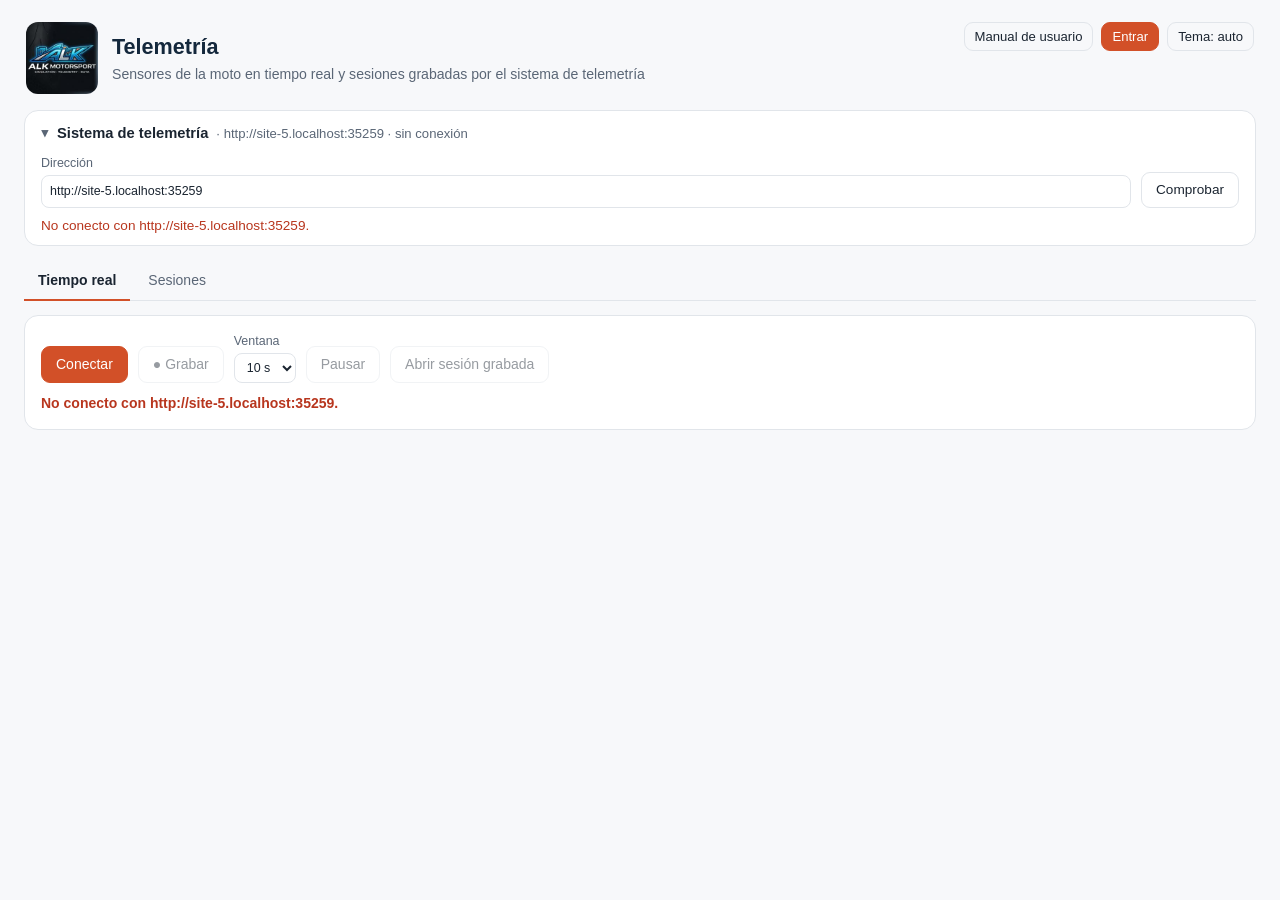
==== commit 4da0749c: "feat(web): fullscreen mode in the live view Button next to Ajustes: keeps only the header and the se" ====
--- a/telemetry-poc/web/index.html
+++ b/telemetry-poc/web/index.html
@@ -11,7 +11,7 @@
 <meta name="apple-mobile-web-app-capable" content="yes">
 <meta name="mobile-web-app-capable" content="yes">
 <meta name="apple-mobile-web-app-title" content="Telemetría">
-<link rel="stylesheet" href="style.css?v=20261026i">
+<link rel="stylesheet" href="style.css?v=20261026j">
 </head>
 <body>
 
@@ -176,6 +176,8 @@
       <h2 id="view-title"></h2>
       <p id="view-sub"></p>
     </div>
+    <div class="view-acc">
+    <button id="completa" type="button" class="ghost small" hidden title="Solo los sensores, a toda la pantalla">⛶ Pantalla completa</button>
     <details id="settings" class="menu">
       <summary>⚙ Ajustes</summary>
       <div class="menu-body">
@@ -193,6 +195,7 @@
         <p id="set-msg" class="msg" hidden></p>
       </div>
     </details>
+    </div>
   </div>
   <div id="chips" class="chips" aria-label="Sensores visibles"></div>
   <div class="range-bar">
@@ -228,16 +231,16 @@
   </p>
 </section>
 
-<script src="plot.js?v=20261026i"></script>
-<script src="sensors.js?v=20261026i"></script>
-<script src="analisis.js?v=20261026i"></script>
-<script src="luces.js?v=20261026i"></script>
-<script src="moto.js?v=20261026i"></script>
-<script src="app.js?v=20261026i"></script>
-<script src="config.js?v=20261026i"></script>
-<script src="cripto.js?v=20261026i"></script>
-<script src="repo.js?v=20261026i"></script>
-<script src="cuenta.js?v=20261026i"></script>
+<script src="plot.js?v=20261026j"></script>
+<script src="sensors.js?v=20261026j"></script>
+<script src="analisis.js?v=20261026j"></script>
+<script src="luces.js?v=20261026j"></script>
+<script src="moto.js?v=20261026j"></script>
+<script src="app.js?v=20261026j"></script>
+<script src="config.js?v=20261026j"></script>
+<script src="cripto.js?v=20261026j"></script>
+<script src="repo.js?v=20261026j"></script>
+<script src="cuenta.js?v=20261026j"></script>
 <script>
   // app instalable (PWA); solo en https: la web de la Pi (http) no lo necesita
   if ('serviceWorker' in navigator && window.isSecureContext) navigator.serviceWorker.register('sw.js').catch(() => {});
--- a/telemetry-poc/web/style.css
+++ b/telemetry-poc/web/style.css
@@ -351,3 +351,11 @@
 .cfg-card h2 { margin: 0; font-size: 1rem; }
 .cfg-card .cfg-tabs { margin: 0; }
 .cfg-card .cfg-panel { flex-basis: 100%; margin: 4px 0 0; background: var(--bg); }
+
+/* Pantalla completa (en vivo): cabecera y sensores, nada mas */
+.view-acc { display: flex; flex-wrap: wrap; gap: 8px; align-items: flex-start; justify-content: flex-end; }
+body.modo-completo { padding: 8px 12px; }
+body.modo-completo .top { padding-bottom: 8px; }
+body.modo-completo :is(#login, #alta, #raspis, #conn-box, nav.tabs, #pane-live, #pane-file, #config,
+  #chips, .range-bar, #analisis, #view > .hint, #view-sub, #settings) { display: none !important; }
+body.modo-completo .view-head { margin-bottom: 8px; }
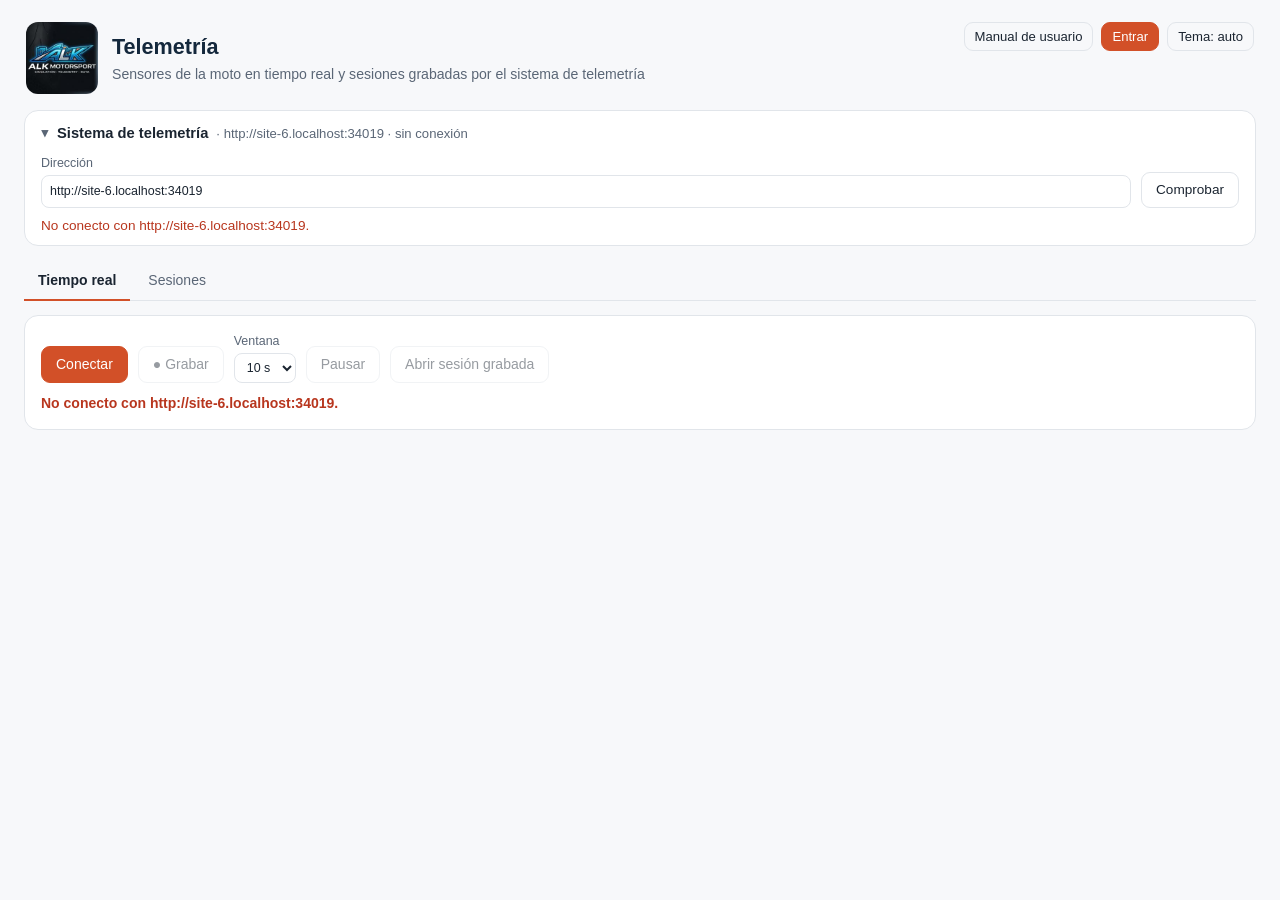
==== commit f0444ab9: "fix(web): fullscreen hides the header buttons, clearer exit button In fullscreen the account, manual" ====
--- a/telemetry-poc/web/index.html
+++ b/telemetry-poc/web/index.html
@@ -11,7 +11,7 @@
 <meta name="apple-mobile-web-app-capable" content="yes">
 <meta name="mobile-web-app-capable" content="yes">
 <meta name="apple-mobile-web-app-title" content="Telemetría">
-<link rel="stylesheet" href="style.css?v=20261026j">
+<link rel="stylesheet" href="style.css?v=20261026l">
 </head>
 <body>
 
@@ -231,16 +231,16 @@
   </p>
 </section>
 
-<script src="plot.js?v=20261026j"></script>
-<script src="sensors.js?v=20261026j"></script>
-<script src="analisis.js?v=20261026j"></script>
-<script src="luces.js?v=20261026j"></script>
-<script src="moto.js?v=20261026j"></script>
-<script src="app.js?v=20261026j"></script>
-<script src="config.js?v=20261026j"></script>
-<script src="cripto.js?v=20261026j"></script>
-<script src="repo.js?v=20261026j"></script>
-<script src="cuenta.js?v=20261026j"></script>
+<script src="plot.js?v=20261026l"></script>
+<script src="sensors.js?v=20261026l"></script>
+<script src="analisis.js?v=20261026l"></script>
+<script src="luces.js?v=20261026l"></script>
+<script src="moto.js?v=20261026l"></script>
+<script src="app.js?v=20261026l"></script>
+<script src="config.js?v=20261026l"></script>
+<script src="cripto.js?v=20261026l"></script>
+<script src="repo.js?v=20261026l"></script>
+<script src="cuenta.js?v=20261026l"></script>
 <script>
   // app instalable (PWA); solo en https: la web de la Pi (http) no lo necesita
   if ('serviceWorker' in navigator && window.isSecureContext) navigator.serviceWorker.register('sw.js').catch(() => {});
--- a/telemetry-poc/web/style.css
+++ b/telemetry-poc/web/style.css
@@ -359,3 +359,11 @@
 body.modo-completo :is(#login, #alta, #raspis, #conn-box, nav.tabs, #pane-live, #pane-file, #config,
   #chips, .range-bar, #analisis, #view > .hint, #view-sub, #settings) { display: none !important; }
 body.modo-completo .view-head { margin-bottom: 8px; }
+/* en pantalla completa, la cabecera sin sus botones (cuenta, tema...): solo
+   el de volver, en su esquina, para no confundirlo con salir de la cuenta */
+body.modo-completo .top-actions { display: none !important; }
+body.modo-completo #completa { position: fixed; top: 12px; right: 12px; z-index: 30; background: var(--card); }
+@media (max-width: 640px) {
+  body.modo-completo #completa { position: static; }
+  body.modo-completo .top p { display: none; }
+}
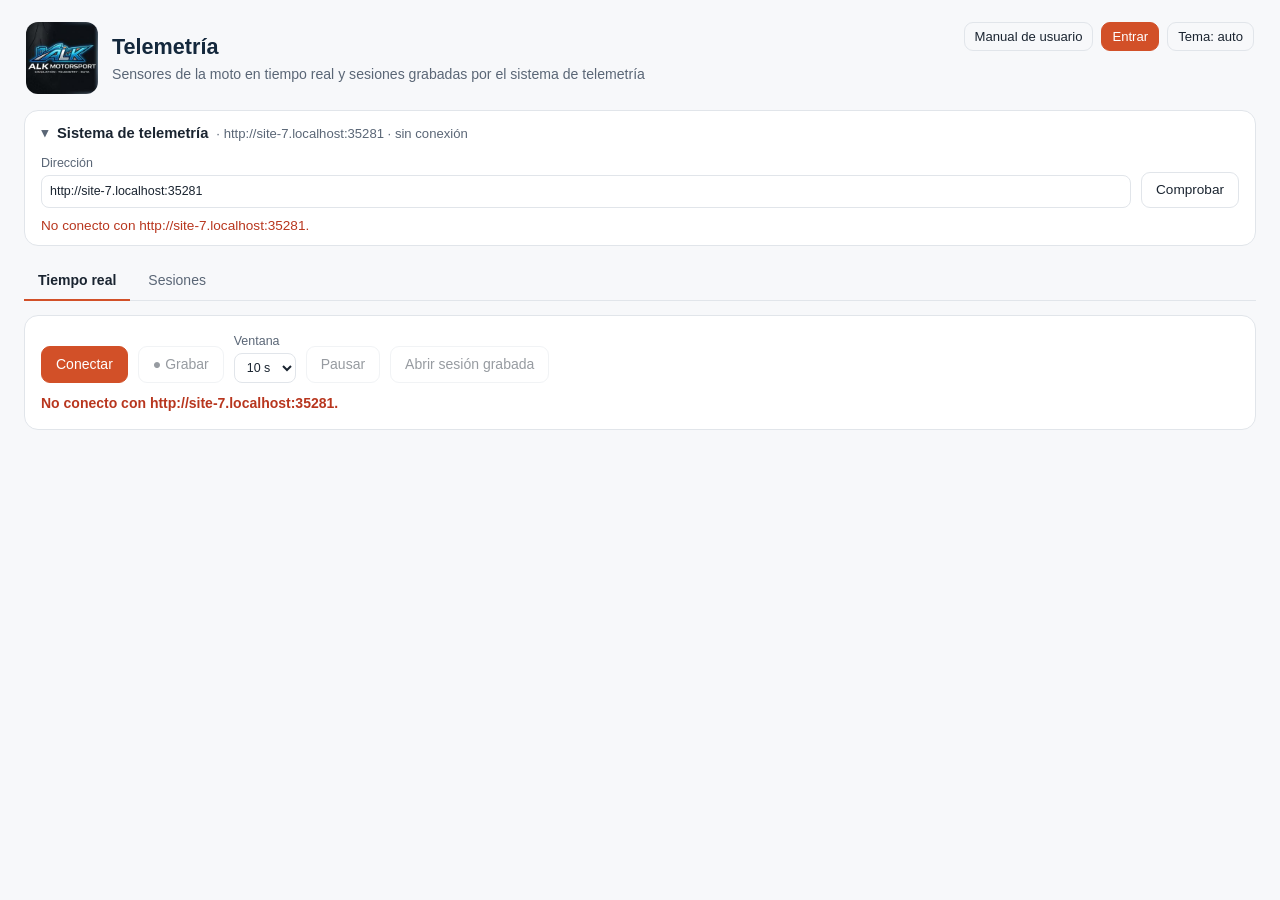
==== commit 7237f1d1: "feat(analisis): gaps of all sensors in a single Datos finding" ====
--- a/telemetry-poc/web/index.html
+++ b/telemetry-poc/web/index.html
@@ -233,7 +233,7 @@
 
 <script src="plot.js?v=20261026l"></script>
 <script src="sensors.js?v=20261026l"></script>
-<script src="analisis.js?v=20261026l"></script>
+<script src="analisis.js?v=20261029a"></script>
 <script src="luces.js?v=20261026l"></script>
 <script src="moto.js?v=20261026l"></script>
 <script src="app.js?v=20261026l"></script>
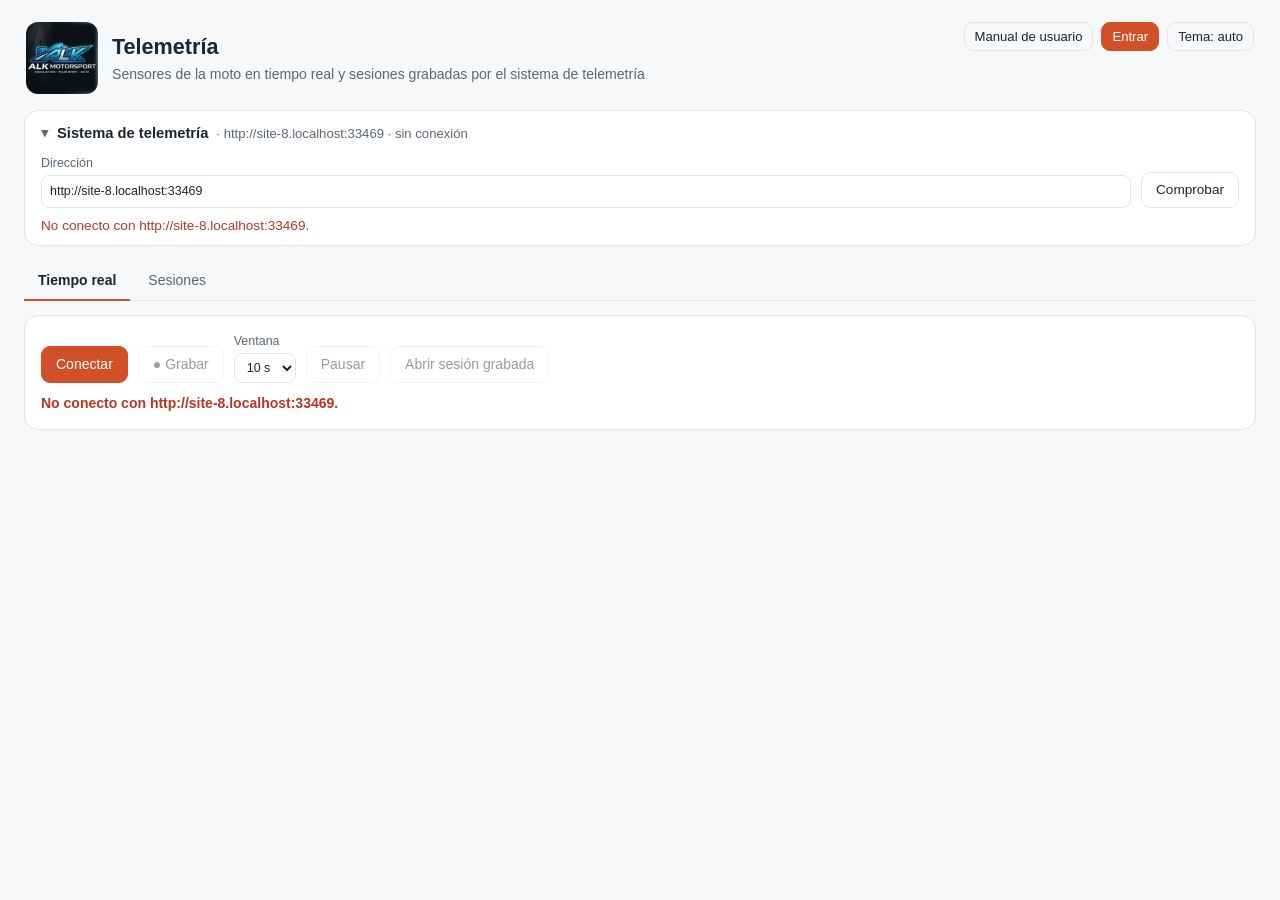
==== commit f82d24b4: "Rename IMU to accelerometer/gyroscope in the UI, screen and manuals" ====
--- a/telemetry-poc/web/index.html
+++ b/telemetry-poc/web/index.html
@@ -11,7 +11,7 @@
 <meta name="apple-mobile-web-app-capable" content="yes">
 <meta name="mobile-web-app-capable" content="yes">
 <meta name="apple-mobile-web-app-title" content="Telemetría">
-<link rel="stylesheet" href="style.css?v=20261026l">
+<link rel="stylesheet" href="style.css?v=20261029b">
 </head>
 <body>
 
@@ -231,16 +231,16 @@
   </p>
 </section>
 
-<script src="plot.js?v=20261026l"></script>
-<script src="sensors.js?v=20261026l"></script>
-<script src="analisis.js?v=20261029a"></script>
-<script src="luces.js?v=20261026l"></script>
-<script src="moto.js?v=20261026l"></script>
-<script src="app.js?v=20261026l"></script>
-<script src="config.js?v=20261026l"></script>
-<script src="cripto.js?v=20261026l"></script>
-<script src="repo.js?v=20261026l"></script>
-<script src="cuenta.js?v=20261026l"></script>
+<script src="plot.js?v=20261029b"></script>
+<script src="sensors.js?v=20261029b"></script>
+<script src="analisis.js?v=20261029b"></script>
+<script src="luces.js?v=20261029b"></script>
+<script src="moto.js?v=20261029b"></script>
+<script src="app.js?v=20261029b"></script>
+<script src="config.js?v=20261029b"></script>
+<script src="cripto.js?v=20261029b"></script>
+<script src="repo.js?v=20261029b"></script>
+<script src="cuenta.js?v=20261029b"></script>
 <script>
   // app instalable (PWA); solo en https: la web de la Pi (http) no lo necesita
   if ('serviceWorker' in navigator && window.isSecureContext) navigator.serviceWorker.register('sw.js').catch(() => {});
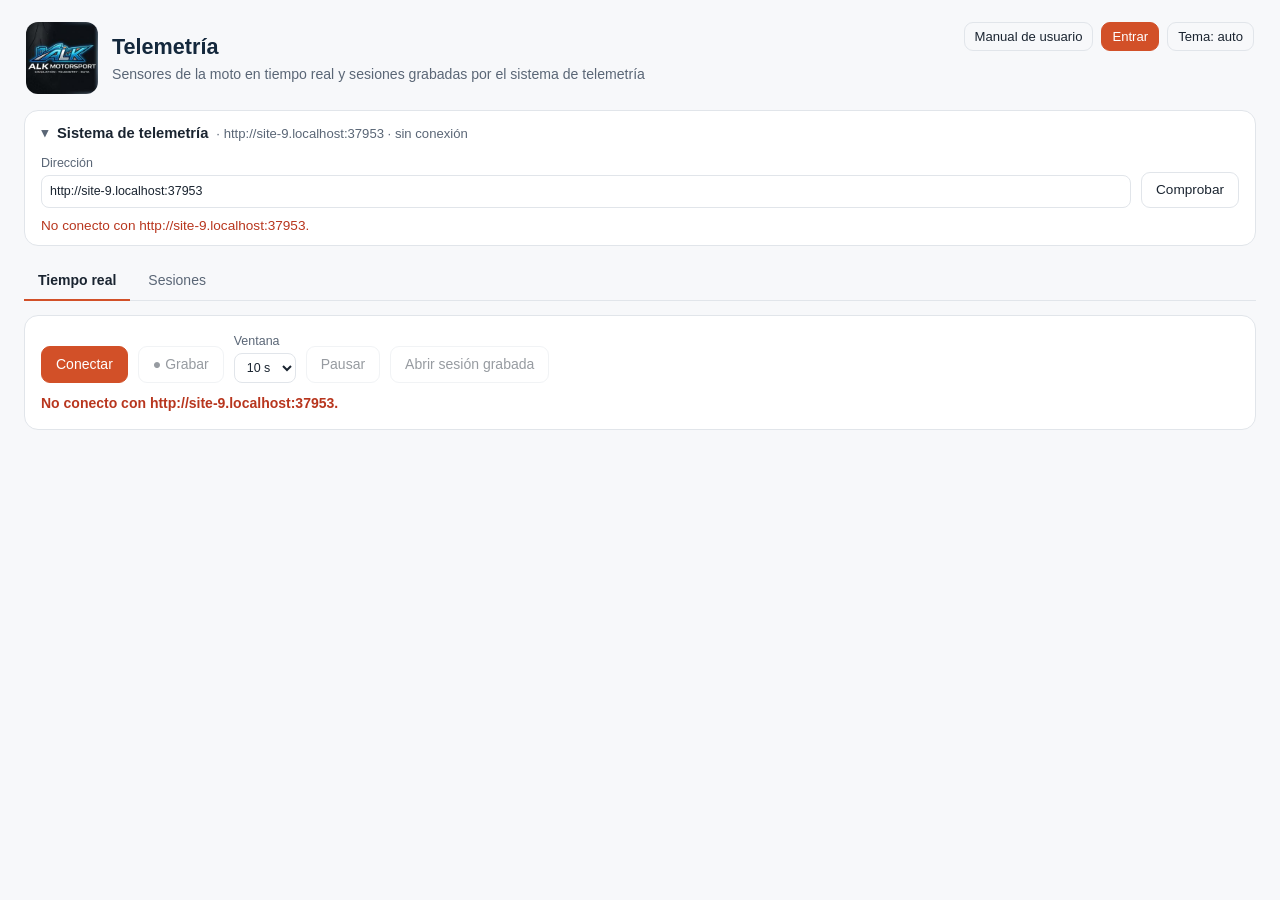
==== commit db39a5c6: "feat(wifi): own wifi with a captive portal when no known network is around, to add a network or the " ====
--- a/telemetry-poc/web/index.html
+++ b/telemetry-poc/web/index.html
@@ -11,7 +11,7 @@
 <meta name="apple-mobile-web-app-capable" content="yes">
 <meta name="mobile-web-app-capable" content="yes">
 <meta name="apple-mobile-web-app-title" content="Telemetría">
-<link rel="stylesheet" href="style.css?v=20261029b">
+<link rel="stylesheet" href="style.css?v=20261029c">
 </head>
 <body>
 
@@ -153,6 +153,7 @@
     <div class="cfg-tabs" role="tablist" aria-label="Configuración">
       <button type="button" data-cfg="sensores" class="solo-vivo" aria-expanded="false">Sensores <span id="panel-sum" class="muted"></span></button>
       <button type="button" data-cfg="luces" class="solo-vivo" aria-expanded="false">Pantalla y luces</button>
+      <button type="button" data-cfg="wifi" class="solo-vivo" aria-expanded="false">Wifi</button>
       <button type="button" data-cfg="moto" aria-expanded="false">Moto</button>
       <button type="button" data-cfg="params" aria-expanded="false">Parámetros de la sesión</button>
     </div>
@@ -168,6 +169,13 @@
       <ul id="mods" class="mods"></ul>
     </div>
     <div id="cfg-luces" class="cfg-panel" hidden><div id="luces-cfg" class="luces-cfg"></div></div>
+    <div id="cfg-wifi" class="cfg-panel" hidden>
+      <p id="wifi-estado" class="muted"></p>
+      <p class="muted">Para que la moto use otra wifi (por ejemplo el <b>punto de acceso de tu móvil</b>), la moto
+        crea su propia wifi un rato: conéctate a ella con el móvil (nombre y clave en la pantalla de la moto) y se abre
+        una página para elegir la red. Sin ninguna wifi conocida cerca, la crea sola al encender.</p>
+      <div class="bar"><button id="wifi-propia" class="small">Añadir una wifi</button><span id="wifi-msg" class="msg"></span></div>
+    </div>
     <div id="cfg-moto" class="cfg-panel" hidden><div id="moto-cfg"></div></div>
     <div id="cfg-params" class="cfg-panel" hidden><div id="meta-list"></div></div>
   </section>
@@ -231,16 +239,16 @@
   </p>
 </section>
 
-<script src="plot.js?v=20261029b"></script>
-<script src="sensors.js?v=20261029b"></script>
-<script src="analisis.js?v=20261029b"></script>
-<script src="luces.js?v=20261029b"></script>
-<script src="moto.js?v=20261029b"></script>
-<script src="app.js?v=20261029b"></script>
-<script src="config.js?v=20261029b"></script>
-<script src="cripto.js?v=20261029b"></script>
-<script src="repo.js?v=20261029b"></script>
-<script src="cuenta.js?v=20261029b"></script>
+<script src="plot.js?v=20261029c"></script>
+<script src="sensors.js?v=20261029c"></script>
+<script src="analisis.js?v=20261029c"></script>
+<script src="luces.js?v=20261029c"></script>
+<script src="moto.js?v=20261029c"></script>
+<script src="app.js?v=20261029c"></script>
+<script src="config.js?v=20261029c"></script>
+<script src="cripto.js?v=20261029c"></script>
+<script src="repo.js?v=20261029c"></script>
+<script src="cuenta.js?v=20261029c"></script>
 <script>
   // app instalable (PWA); solo en https: la web de la Pi (http) no lo necesita
   if ('serviceWorker' in navigator && window.isSecureContext) navigator.serviceWorker.register('sw.js').catch(() => {});
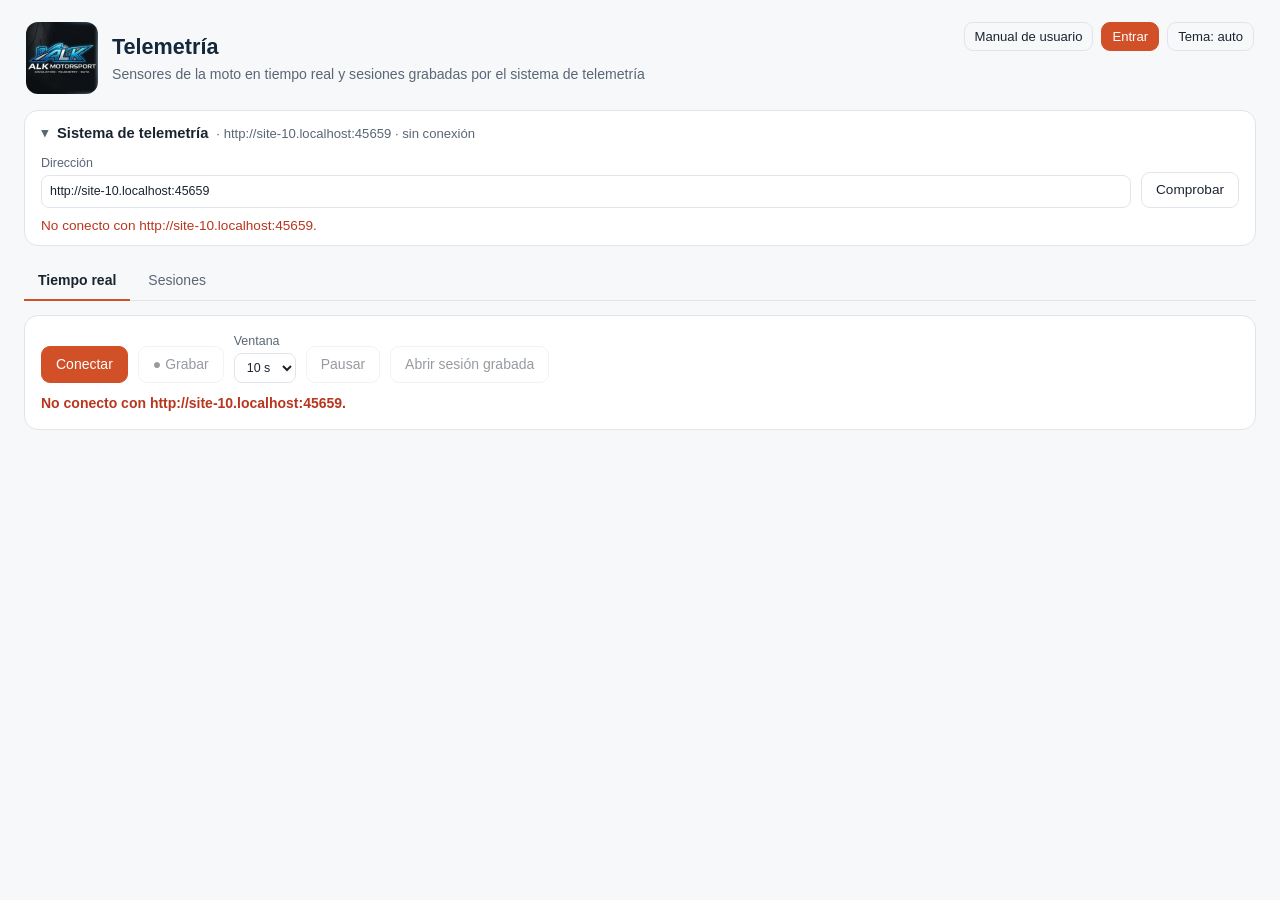
==== commit 81429178: "feat(web): charts at full height on phones; collapse a sensor block (title + current value) or a sin" ====
--- a/telemetry-poc/web/index.html
+++ b/telemetry-poc/web/index.html
@@ -11,7 +11,7 @@
 <meta name="apple-mobile-web-app-capable" content="yes">
 <meta name="mobile-web-app-capable" content="yes">
 <meta name="apple-mobile-web-app-title" content="Telemetría">
-<link rel="stylesheet" href="style.css?v=20261029c">
+<link rel="stylesheet" href="style.css?v=20261031a">
 </head>
 <body>
 
@@ -239,16 +239,16 @@
   </p>
 </section>
 
-<script src="plot.js?v=20261029c"></script>
-<script src="sensors.js?v=20261029c"></script>
-<script src="analisis.js?v=20261029c"></script>
-<script src="luces.js?v=20261029c"></script>
-<script src="moto.js?v=20261029c"></script>
-<script src="app.js?v=20261029c"></script>
-<script src="config.js?v=20261029c"></script>
-<script src="cripto.js?v=20261029c"></script>
-<script src="repo.js?v=20261029c"></script>
-<script src="cuenta.js?v=20261029c"></script>
+<script src="plot.js?v=20261031a"></script>
+<script src="sensors.js?v=20261031a"></script>
+<script src="analisis.js?v=20261031a"></script>
+<script src="luces.js?v=20261031a"></script>
+<script src="moto.js?v=20261031a"></script>
+<script src="app.js?v=20261031a"></script>
+<script src="config.js?v=20261031a"></script>
+<script src="cripto.js?v=20261031a"></script>
+<script src="repo.js?v=20261031a"></script>
+<script src="cuenta.js?v=20261031a"></script>
 <script>
   // app instalable (PWA); solo en https: la web de la Pi (http) no lo necesita
   if ('serviceWorker' in navigator && window.isSecureContext) navigator.serviceWorker.register('sw.js').catch(() => {});
--- a/telemetry-poc/web/style.css
+++ b/telemetry-poc/web/style.css
@@ -263,6 +263,18 @@
 .grip { background: none; border: 1px solid transparent; color: var(--sub); padding: 0 6px; font-size: 1.1rem; line-height: 1.4; cursor: grab; touch-action: none; border-radius: 6px; }
 .grip:hover { border-color: var(--border); color: var(--text); }
 .block.dragging { outline: 2px dashed var(--accent); outline-offset: 2px; opacity: .85; }
+/* plegar: el bloque tocando su nombre (quedan nombre y cifras), una grafica tocando su titulo */
+.plegable { cursor: pointer; user-select: none; }
+.plegable::after { content: " ▾"; font-size: 0.75em; color: var(--sub); }
+.block.plegado h3.plegable::after, .chart.plegada .chart-title.plegable::after { content: " ▸"; }
+.block.plegado > .charts, .block.plegado > .out-body, .block.plegado > .block-head > .bar { display: none; }
+.block.plegado > .tiles { margin-bottom: 0; }
+.block.plegado > .tiles > .tile:not(.now) { display: none; }   /* plegado: solo el valor de ahora */
+.block.plegado .block-head { margin-bottom: 6px; }
+.block.plegado > .block-head .block-title > p { display: none; }
+.chart.plegada > .chart-wrap { display: none; }
+.chart.plegada { padding-bottom: 0; }
+.plegable:focus-visible { outline: 2px solid var(--accent); outline-offset: 2px; border-radius: 4px; }
 body.dragging-block, body.dragging-block * { cursor: grabbing !important; user-select: none; }
 
 /* menu de ajustes */
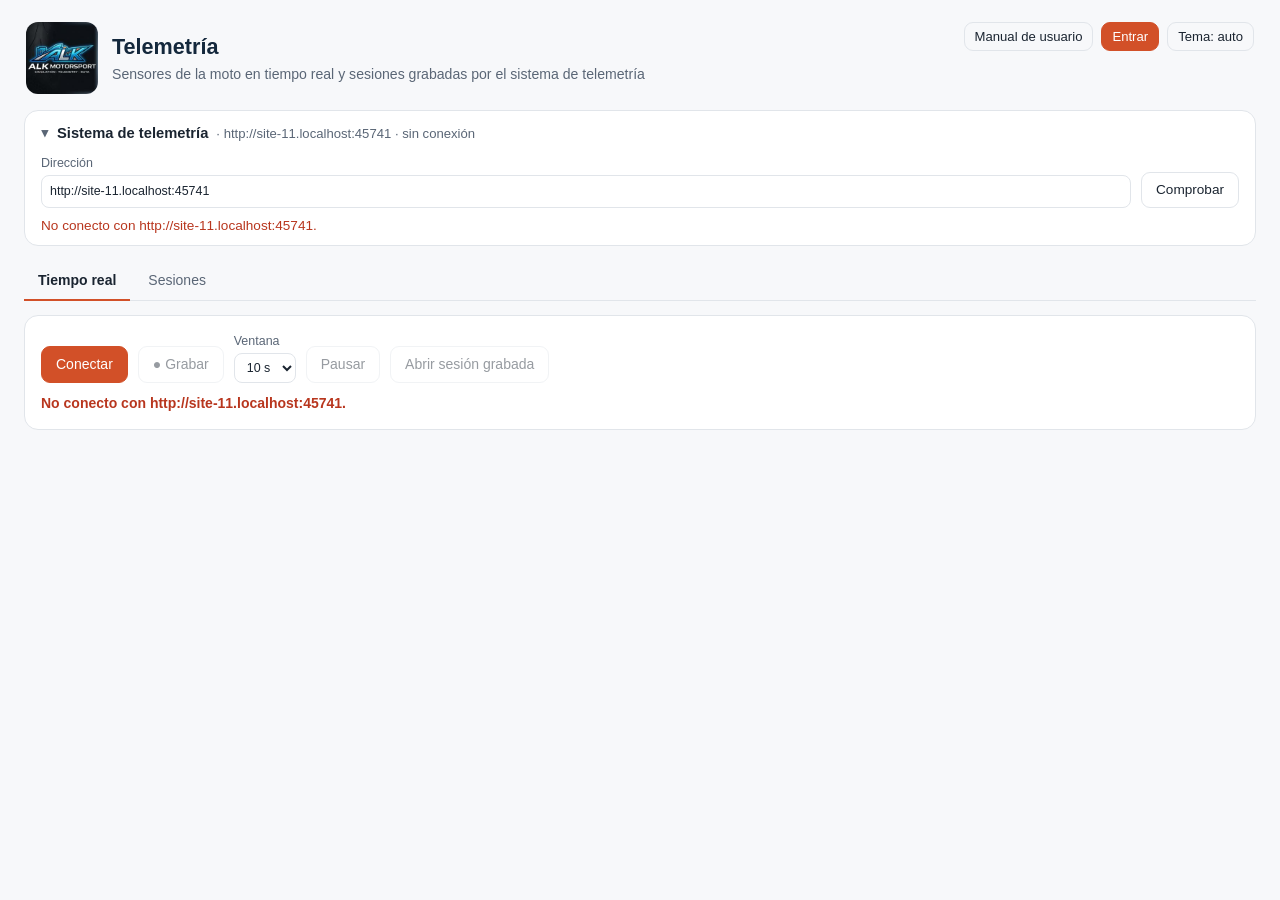
==== commit 0e3c2257: "fix(web): charts re-check their box before drawing and always fill it (tiny charts in a corner on so" ====
--- a/telemetry-poc/web/index.html
+++ b/telemetry-poc/web/index.html
@@ -11,7 +11,7 @@
 <meta name="apple-mobile-web-app-capable" content="yes">
 <meta name="mobile-web-app-capable" content="yes">
 <meta name="apple-mobile-web-app-title" content="Telemetría">
-<link rel="stylesheet" href="style.css?v=20261031a">
+<link rel="stylesheet" href="style.css?v=20261031b">
 </head>
 <body>
 
@@ -239,16 +239,16 @@
   </p>
 </section>
 
-<script src="plot.js?v=20261031a"></script>
-<script src="sensors.js?v=20261031a"></script>
-<script src="analisis.js?v=20261031a"></script>
-<script src="luces.js?v=20261031a"></script>
-<script src="moto.js?v=20261031a"></script>
-<script src="app.js?v=20261031a"></script>
-<script src="config.js?v=20261031a"></script>
-<script src="cripto.js?v=20261031a"></script>
-<script src="repo.js?v=20261031a"></script>
-<script src="cuenta.js?v=20261031a"></script>
+<script src="plot.js?v=20261031b"></script>
+<script src="sensors.js?v=20261031b"></script>
+<script src="analisis.js?v=20261031b"></script>
+<script src="luces.js?v=20261031b"></script>
+<script src="moto.js?v=20261031b"></script>
+<script src="app.js?v=20261031b"></script>
+<script src="config.js?v=20261031b"></script>
+<script src="cripto.js?v=20261031b"></script>
+<script src="repo.js?v=20261031b"></script>
+<script src="cuenta.js?v=20261031b"></script>
 <script>
   // app instalable (PWA); solo en https: la web de la Pi (http) no lo necesita
   if ('serviceWorker' in navigator && window.isSecureContext) navigator.serviceWorker.register('sw.js').catch(() => {});
